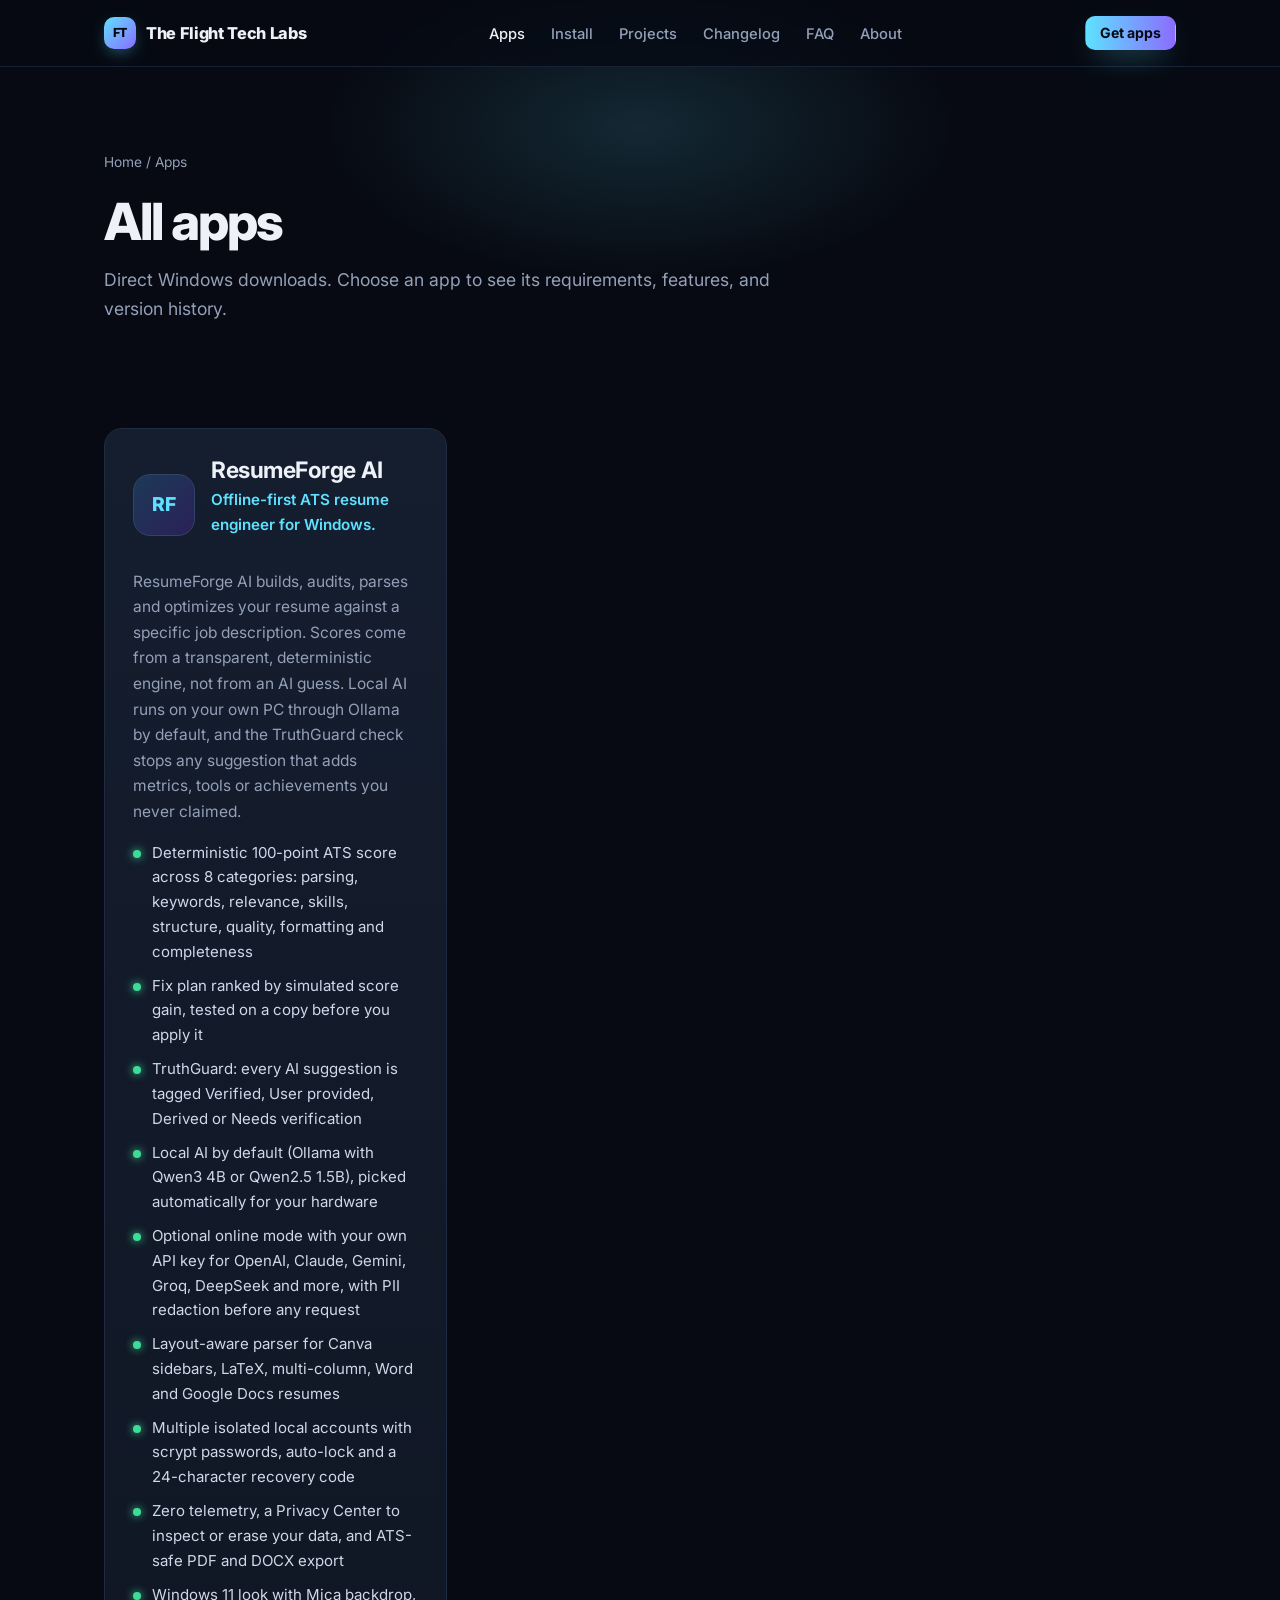
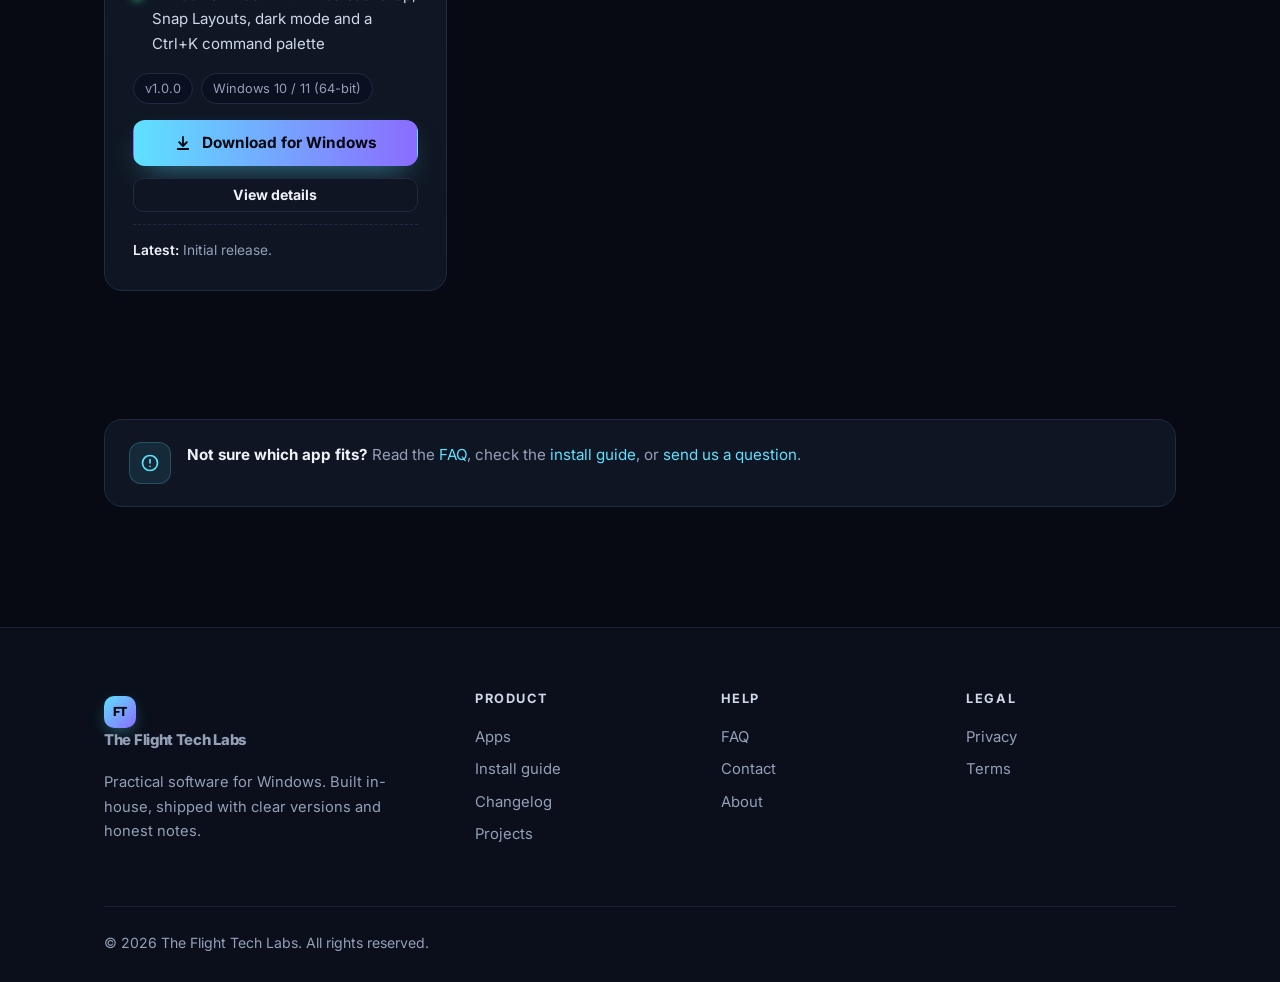
==== apps/index.html @ bd294da3 "First commit" ====
<!doctype html>
<html lang="en">
<head>
  <meta charset="utf-8">
  <meta name="viewport" content="width=device-width, initial-scale=1">
  <title>Apps | The Flight Tech Labs</title>
  <meta name="description" content="Every app from The Flight Tech Labs, with direct Windows downloads, requirements and release notes.">
  <link rel="icon" href="/assets/img/favicon.svg" type="image/svg+xml">
  <link rel="preconnect" href="https://fonts.googleapis.com">
  <link rel="preconnect" href="https://fonts.gstatic.com" crossorigin>
  <link href="https://fonts.googleapis.com/css2?family=Inter:wght@400;500;600;700;800&display=swap" rel="stylesheet">
  <link rel="stylesheet" href="/assets/css/styles.css">
  <script src="/assets/js/main.js" defer></script>
</head>
<body>

  <nav class="site-nav" aria-label="Main">
    <div class="wrap nav-inner">
      <a class="brand" href="/"><span class="logo">FT</span>The Flight Tech Labs</a>
      <button class="menu-toggle" aria-expanded="false" aria-controls="nav-links">Menu</button>
      <ul class="nav-links" id="nav-links">
        <li><a href="/apps" aria-current="page">Apps</a></li>
        <li><a href="/install">Install</a></li>
        <li><a href="/projects">Projects</a></li>
        <li><a href="/changelog">Changelog</a></li>
        <li><a href="/faq">FAQ</a></li>
        <li><a href="/about">About</a></li>
      </ul>
      <div class="nav-cta"><a class="btn btn-primary btn-sm" href="/apps">Get apps</a></div>
    </div>
  </nav>

  <main>
    <section class="page-hero">
      <div class="wrap">
        <div class="crumbs"><a href="/">Home</a> / Apps</div>
        <h1>All apps</h1>
        <p>Direct Windows downloads. Choose an app to see its requirements, features, and version history.</p>
      </div>
    </section>

    <section class="section tight">
      <div class="wrap">
        <div class="grid" data-app-grid>
          <p class="state">Loading apps...</p>
        </div>
      </div>
    </section>

    <section class="section">
      <div class="wrap">
        <div class="callout">
          <div class="ico" aria-hidden="true"><svg viewBox="0 0 24 24" fill="none" stroke="currentColor" stroke-width="2" stroke-linecap="round" stroke-linejoin="round"><circle cx="12" cy="12" r="9"/><path d="M12 8v4"/><path d="M12 16h.01"/></svg></div>
          <div><strong>Not sure which app fits?</strong> Read the <a href="/faq">FAQ</a>, check the <a href="/install">install guide</a>, or <a href="/contact">send us a question</a>.</div>
        </div>
      </div>
    </section>
  </main>

  <footer class="site-footer">
    <div class="wrap">
      <div class="foot-grid">
        <div>
          <a class="brand" href="/"><span class="logo">FT</span>The Flight Tech Labs</a>
          <p>Practical software for Windows. Built in-house, shipped with clear versions and honest notes.</p>
        </div>
        <div><h5>Product</h5><a href="/apps">Apps</a><a href="/install">Install guide</a><a href="/changelog">Changelog</a><a href="/projects">Projects</a></div>
        <div><h5>Help</h5><a href="/faq">FAQ</a><a href="/contact">Contact</a><a href="/about">About</a></div>
        <div><h5>Legal</h5><a href="/privacy">Privacy</a><a href="/terms">Terms</a></div>
      </div>
      <div class="copy"><span>&copy; <span data-year></span> The Flight Tech Labs. All rights reserved.</span></div>
    </div>
  </footer>
</body>
</html>
---- assets/css/styles.css ----
/* The Flight Tech Labs — site styles */

:root {
  --bg: #070a12;
  --bg-soft: #0a0f1b;
  --surface: #0f1522;
  --surface-2: #151e2f;
  --line: #1f2b40;
  --line-soft: #172237;
  --text: #eef2f8;
  --text-2: #cfd8e8;
  --muted: #93a0b8;
  --accent: #5ee1ff;
  --accent-2: #8b6cff;
  --ok: #3ddc97;
  --warn: #ffc857;
  --radius: 18px;
  --radius-sm: 12px;
  --shadow: 0 20px 60px -30px rgba(0, 0, 0, .7);
  --max: 1120px;
}

*, *::before, *::after { box-sizing: border-box; }
html { scroll-behavior: smooth; -webkit-text-size-adjust: 100%; }
body {
  margin: 0;
  font-family: "Inter", system-ui, -apple-system, "Segoe UI", Roboto, "Helvetica Neue", Arial, sans-serif;
  background: var(--bg);
  color: var(--text);
  line-height: 1.65;
  -webkit-font-smoothing: antialiased;
  text-rendering: optimizeLegibility;
}
img, svg { max-width: 100%; display: block; }
a { color: var(--accent); text-decoration: none; }
a:hover { text-decoration: underline; text-underline-offset: 3px; }
h1, h2, h3, h4, h5 { line-height: 1.15; letter-spacing: -0.02em; margin: 0; }
p { margin: 0 0 1em; }
ul { margin: 0; }
:focus-visible { outline: 2px solid var(--accent); outline-offset: 3px; border-radius: 6px; }
[hidden] { display: none !important; }
.sr-only { position: absolute; width: 1px; height: 1px; padding: 0; margin: -1px; overflow: hidden; clip: rect(0 0 0 0); border: 0; }

.wrap { max-width: var(--max); margin: 0 auto; padding: 0 24px; }
.muted { color: var(--muted); }
.center { text-align: center; }
.grad {
  background: linear-gradient(90deg, var(--accent), var(--accent-2));
  -webkit-background-clip: text; background-clip: text; color: transparent;
}
.eyebrow {
  display: inline-block;
  color: var(--accent); font-size: .78rem; font-weight: 700;
  letter-spacing: .14em; text-transform: uppercase; margin-bottom: 10px;
}
.h2 { font-size: clamp(1.7rem, 3.4vw, 2.4rem); }
.section { padding: 80px 0; }
.section.tight { padding: 48px 0; }
.section-head { margin-bottom: 40px; max-width: 720px; }
.section-head.center { margin-left: auto; margin-right: auto; }
.section-head p { color: var(--muted); margin-top: 12px; font-size: 1.05rem; }
.divider { height: 1px; background: linear-gradient(90deg, transparent, var(--line), transparent); border: 0; margin: 0; }

/* ---------- Navigation ---------- */
.site-nav {
  position: sticky; top: 0; z-index: 50;
  background: rgba(7, 10, 18, .75);
  backdrop-filter: saturate(160%) blur(14px);
  -webkit-backdrop-filter: saturate(160%) blur(14px);
  border-bottom: 1px solid var(--line-soft);
}
.nav-inner { display: flex; align-items: center; justify-content: space-between; height: 66px; gap: 16px; }
.brand {
  display: inline-flex; align-items: center; gap: 10px;
  color: var(--text); font-weight: 800; font-size: 1.02rem; letter-spacing: -0.02em;
}
.brand:hover { text-decoration: none; }
.logo {
  width: 32px; height: 32px; border-radius: 10px; flex: 0 0 32px;
  background: linear-gradient(135deg, var(--accent), var(--accent-2));
  display: grid; place-items: center; color: #05080f; font-weight: 800; font-size: .78rem;
  box-shadow: 0 6px 18px -6px rgba(94, 225, 255, .6);
}
.nav-links { display: flex; list-style: none; gap: 26px; margin: 0; padding: 0; }
.nav-links a { color: var(--muted); font-size: .92rem; font-weight: 500; }
.nav-links a:hover, .nav-links a[aria-current="page"] { color: var(--text); text-decoration: none; }
.nav-cta { display: flex; align-items: center; gap: 12px; }
.menu-toggle {
  display: none; background: var(--surface); border: 1px solid var(--line);
  color: var(--text); border-radius: 10px; padding: 8px 12px; cursor: pointer; font: inherit;
}

/* ---------- Buttons ---------- */
.btn {
  display: inline-flex; align-items: center; justify-content: center; gap: 10px;
  padding: 13px 22px; border-radius: 12px; border: 1px solid transparent; cursor: pointer;
  font: 700 .96rem/1 "Inter", system-ui, sans-serif; color: var(--text); text-decoration: none;
  transition: transform .15s ease, filter .15s ease, background .15s ease, border-color .15s ease;
  white-space: nowrap;
}
.btn:hover { text-decoration: none; transform: translateY(-1px); }
.btn svg { width: 18px; height: 18px; flex: 0 0 18px; }
.btn-primary {
  background: linear-gradient(90deg, var(--accent), var(--accent-2));
  color: #05080f;
  box-shadow: 0 12px 30px -12px rgba(94, 225, 255, .6);
}
.btn-primary:hover { filter: brightness(1.07); color: #05080f; }
.btn-ghost { background: var(--surface); border-color: var(--line); color: var(--text); }
.btn-ghost:hover { background: var(--surface-2); color: var(--text); }
.btn-sm { padding: 9px 14px; font-size: .88rem; border-radius: 10px; }
.btn-block { width: 100%; }

/* ---------- Hero ---------- */
.hero { position: relative; padding: 110px 0 90px; text-align: center; overflow: hidden; isolation: isolate; }
.hero::before {
  content: ""; position: absolute; z-index: -1; left: 50%; top: -220px; transform: translateX(-50%);
  width: min(1100px, 150vw); height: 760px;
  background:
    radial-gradient(closest-side, rgba(94, 225, 255, .20), transparent 70%),
    radial-gradient(closest-side at 72% 40%, rgba(139, 108, 255, .22), transparent 70%);
  pointer-events: none;
}
.hero::after {
  content: ""; position: absolute; inset: 0; z-index: -1; pointer-events: none;
  background-image: linear-gradient(var(--line-soft) 1px, transparent 1px), linear-gradient(90deg, var(--line-soft) 1px, transparent 1px);
  background-size: 56px 56px; opacity: .35;
  mask-image: radial-gradient(ellipse at center, #000 30%, transparent 75%);
  -webkit-mask-image: radial-gradient(ellipse at center, #000 30%, transparent 75%);
}
.pill {
  display: inline-flex; align-items: center; gap: 9px; padding: 7px 16px; border-radius: 999px;
  border: 1px solid var(--line); background: rgba(15, 21, 34, .8); color: var(--muted); font-size: .86rem;
}
.pill .dot { width: 8px; height: 8px; border-radius: 50%; background: var(--ok); box-shadow: 0 0 10px var(--ok); }
.hero h1 { margin: 26px 0 18px; font-size: clamp(2.5rem, 6.2vw, 4.4rem); font-weight: 800; letter-spacing: -0.04em; }
.lead { color: var(--muted); font-size: clamp(1.02rem, 1.6vw, 1.22rem); max-width: 660px; margin: 0 auto; }
.cta-row { margin-top: 36px; display: flex; gap: 12px; justify-content: center; flex-wrap: wrap; }
.hero-meta { margin-top: 28px; color: var(--muted); font-size: .9rem; display: flex; gap: 22px; justify-content: center; flex-wrap: wrap; }
.hero-meta span::before { content: "\2713"; color: var(--ok); margin-right: 8px; font-weight: 700; }

/* ---------- Stats ---------- */
.stats { display: grid; grid-template-columns: repeat(auto-fit, minmax(200px, 1fr)); gap: 16px; }
.stat {
  background: linear-gradient(180deg, var(--surface-2), var(--surface)); border: 1px solid var(--line);
  border-radius: var(--radius); padding: 26px; text-align: left;
}
.stat strong { display: block; font-size: 2rem; letter-spacing: -0.03em; }
.stat span { color: var(--muted); font-size: .92rem; }

/* ---------- App cards ---------- */
.grid { display: grid; grid-template-columns: repeat(auto-fill, minmax(340px, 1fr)); gap: 22px; }
.app {
  position: relative;
  background: linear-gradient(180deg, var(--surface-2), var(--surface));
  border: 1px solid var(--line); border-radius: var(--radius); padding: 28px;
  display: flex; flex-direction: column; gap: 16px;
  transition: border-color .2s ease, transform .2s ease, box-shadow .2s ease;
}
.app:hover { border-color: #33466a; transform: translateY(-3px); box-shadow: var(--shadow); }
.app-top { display: flex; align-items: center; gap: 16px; }
.icon {
  width: 62px; height: 62px; flex: 0 0 62px; border-radius: 17px;
  background: linear-gradient(135deg, #1d3a57, #2a2058); border: 1px solid #2f4466;
  display: grid; place-items: center; font-weight: 800; font-size: 1.2rem; color: var(--accent); letter-spacing: -0.02em;
}
.app h3 { font-size: 1.42rem; }
.tagline { color: var(--accent); font-weight: 600; font-size: .95rem; margin-top: 4px; }
.desc { color: var(--muted); font-size: .97rem; margin: 0; }
.features { list-style: none; padding: 0; display: grid; gap: 9px; }
.features li { display: flex; gap: 11px; color: var(--text-2); font-size: .94rem; }
.features li::before {
  content: ""; flex: 0 0 8px; height: 8px; margin-top: 9px; border-radius: 50%;
  background: var(--ok); box-shadow: 0 0 8px var(--ok);
}
.chips { display: flex; flex-wrap: wrap; gap: 8px; }
.chip {
  font-size: .8rem; color: var(--muted); border: 1px solid var(--line);
  background: #0b1020; padding: 4px 11px; border-radius: 999px;
}
.app-foot { margin-top: auto; display: grid; gap: 12px; }
.app-note { font-size: .86rem; color: var(--muted); border-top: 1px dashed var(--line); padding-top: 14px; margin: 0; }
.app-note strong { color: var(--text); font-weight: 600; }
.badge {
  position: absolute; top: 22px; right: 22px; font-size: .72rem; font-weight: 700;
  letter-spacing: .06em; text-transform: uppercase; color: var(--ok);
  border: 1px solid rgba(61, 220, 151, .35); background: rgba(61, 220, 151, .08);
  padding: 4px 10px; border-radius: 999px;
}

/* ---------- Feature / info cards ---------- */
.cards { display: grid; grid-template-columns: repeat(auto-fit, minmax(250px, 1fr)); gap: 18px; }
.card {
  background: var(--surface); border: 1px solid var(--line); border-radius: var(--radius); padding: 26px;
}
.card h3 { font-size: 1.08rem; margin-bottom: 8px; }
.card p { color: var(--muted); font-size: .94rem; margin: 0; }
.ico {
  width: 42px; height: 42px; border-radius: 12px; display: grid; place-items: center; margin-bottom: 16px;
  background: rgba(94, 225, 255, .10); color: var(--accent); border: 1px solid rgba(94, 225, 255, .22);
}
.ico svg { width: 20px; height: 20px; }

/* ---------- Steps ---------- */
.steps { display: grid; grid-template-columns: repeat(auto-fit, minmax(230px, 1fr)); gap: 18px; counter-reset: step; }
.step {
  background: var(--surface); border: 1px solid var(--line); border-radius: var(--radius);
  padding: 26px; position: relative;
}
.step::before {
  counter-increment: step; content: counter(step);
  display: grid; place-items: center; width: 36px; height: 36px; border-radius: 11px;
  background: rgba(94, 225, 255, .12); color: var(--accent); font-weight: 800; margin-bottom: 16px;
}
.step h4 { font-size: 1.04rem; margin-bottom: 6px; }
.step p { color: var(--muted); font-size: .94rem; margin: 0; }

/* ---------- Callouts ---------- */
.callout {
  border: 1px solid var(--line); border-radius: var(--radius); background: var(--surface);
  padding: 22px 24px; color: var(--muted); font-size: .95rem; display: flex; gap: 16px; align-items: flex-start;
}
.callout strong { color: var(--text); }
.callout .ico { margin: 0; flex: 0 0 42px; }
.callout.warn { border-color: rgba(255, 200, 87, .28); background: linear-gradient(180deg, rgba(255, 200, 87, .06), var(--surface)); }
.callout.warn .ico { background: rgba(255, 200, 87, .1); color: var(--warn); border-color: rgba(255, 200, 87, .3); }

/* ---------- CTA band ---------- */
.cta-band {
  position: relative; overflow: hidden; border-radius: 24px; padding: 56px 32px; text-align: center;
  background:
    radial-gradient(closest-side at 15% 0%, rgba(94, 225, 255, .18), transparent 70%),
    radial-gradient(closest-side at 90% 100%, rgba(139, 108, 255, .2), transparent 70%),
    var(--surface);
  border: 1px solid var(--line);
}
.cta-band p { color: var(--muted); max-width: 560px; margin: 14px auto 0; }
.cta-band .cta-row { margin-top: 28px; }

/* ---------- Page hero (inner pages) ---------- */
.page-hero { padding: 84px 0 40px; position: relative; isolation: isolate; }
.page-hero::before {
  content: ""; position: absolute; z-index: -1; left: 50%; top: -160px; transform: translateX(-50%);
  width: min(900px, 140vw); height: 440px; pointer-events: none;
  background: radial-gradient(closest-side, rgba(94, 225, 255, .14), transparent 70%);
}
.page-hero h1 { font-size: clamp(2.1rem, 4.6vw, 3.2rem); font-weight: 800; letter-spacing: -0.035em; margin-bottom: 14px; }
.page-hero p { color: var(--muted); font-size: 1.1rem; max-width: 700px; }
.crumbs { font-size: .86rem; color: var(--muted); margin-bottom: 18px; }
.crumbs a { color: var(--muted); }

/* ---------- App detail ---------- */
.detail-grid { display: grid; grid-template-columns: minmax(0, 1.5fr) minmax(0, 1fr); gap: 32px; align-items: start; }
.detail-head { display: flex; gap: 22px; align-items: center; margin-bottom: 26px; }
.detail-head .icon { width: 88px; height: 88px; flex-basis: 88px; border-radius: 22px; font-size: 1.8rem; }
.detail-head h1 { font-size: clamp(2rem, 4.4vw, 3rem); font-weight: 800; letter-spacing: -0.035em; }
.panel {
  background: linear-gradient(180deg, var(--surface-2), var(--surface)); border: 1px solid var(--line);
  border-radius: var(--radius); padding: 28px;
}
.panel h2 { font-size: 1.2rem; margin-bottom: 14px; }
.panel + .panel { margin-top: 20px; }
.dl-panel { position: sticky; top: 92px; }
.dl-panel .btn { width: 100%; padding: 16px 22px; font-size: 1.02rem; }
.dl-panel .hint { font-size: .85rem; color: var(--muted); margin: 14px 0 0; text-align: center; }
.spec { display: grid; grid-template-columns: auto 1fr; gap: 12px 18px; margin: 0; font-size: .94rem; }
.spec dt { color: var(--muted); }
.spec dd { margin: 0; color: var(--text); font-weight: 500; }
.prose h2 { font-size: 1.4rem; margin: 40px 0 12px; }
.prose h3 { font-size: 1.12rem; margin: 26px 0 8px; }
.prose p, .prose li { color: var(--text-2); }
.prose ul, .prose ol { padding-left: 22px; margin: 0 0 1em; }
.prose li { margin-bottom: 6px; }
.prose code { font-family: ui-monospace, SFMono-Regular, Consolas, monospace; font-size: .88em; background: #0b1020; border: 1px solid var(--line); padding: 2px 7px; border-radius: 7px; color: var(--text); }
.screens { display: grid; grid-template-columns: repeat(auto-fill, minmax(260px, 1fr)); gap: 16px; }
.screen {
  aspect-ratio: 16 / 10; border-radius: var(--radius-sm); border: 1px dashed #2d3c5a;
  background: repeating-linear-gradient(45deg, var(--bg-soft) 0 12px, #0c1322 12px 24px);
  display: grid; place-items: center; color: var(--muted); font-size: .85rem;
}
.screen img { width: 100%; height: 100%; object-fit: cover; border-radius: var(--radius-sm); }

/* ---------- Changelog ---------- */
.timeline { position: relative; display: grid; gap: 22px; padding-left: 28px; }
.timeline::before { content: ""; position: absolute; left: 6px; top: 6px; bottom: 6px; width: 2px; background: var(--line); border-radius: 2px; }
.release { position: relative; background: var(--surface); border: 1px solid var(--line); border-radius: var(--radius); padding: 24px 26px; }
.release::before {
  content: ""; position: absolute; left: -28px; top: 30px; width: 14px; height: 14px; border-radius: 50%;
  background: var(--accent); box-shadow: 0 0 0 4px var(--bg), 0 0 12px var(--accent);
}
.release-head { display: flex; flex-wrap: wrap; gap: 10px 14px; align-items: baseline; margin-bottom: 10px; }
.release-head h3 { font-size: 1.2rem; }
.release ul { padding-left: 20px; color: var(--text-2); }
.release li { margin-bottom: 6px; }
.release-app { font-size: .82rem; color: var(--accent); font-weight: 600; letter-spacing: .04em; text-transform: uppercase; }

/* ---------- FAQ ---------- */
.faq { display: grid; gap: 12px; max-width: 860px; margin: 0 auto; }
.faq details {
  background: var(--surface); border: 1px solid var(--line); border-radius: var(--radius-sm);
  padding: 0; transition: border-color .2s ease;
}
.faq details[open] { border-color: #33466a; }
.faq summary {
  list-style: none; cursor: pointer; padding: 18px 22px; font-weight: 600; color: var(--text);
  display: flex; justify-content: space-between; align-items: center; gap: 16px;
}
.faq summary::-webkit-details-marker { display: none; }
.faq summary::after {
  content: "+"; font-size: 1.4rem; line-height: 1; color: var(--accent); transition: transform .2s ease;
}
.faq details[open] summary::after { transform: rotate(45deg); }
.faq .answer { padding: 0 22px 20px; color: var(--muted); font-size: .96rem; }
.faq .answer p:last-child { margin-bottom: 0; }

/* ---------- Forms ---------- */
.form { display: grid; gap: 16px; }
.form .row { display: grid; grid-template-columns: 1fr 1fr; gap: 16px; }
.field { display: grid; gap: 7px; }
.field label { font-size: .88rem; color: var(--text-2); font-weight: 600; }
.field input, .field select, .field textarea {
  font: inherit; color: var(--text); background: var(--bg-soft); border: 1px solid var(--line);
  border-radius: var(--radius-sm); padding: 13px 14px; width: 100%;
}
.field textarea { min-height: 150px; resize: vertical; }
.field input:focus, .field select:focus, .field textarea:focus { outline: none; border-color: var(--accent); box-shadow: 0 0 0 3px rgba(94, 225, 255, .15); }
.hp { position: absolute; left: -9999px; }

/* ---------- Legal prose ---------- */
.legal { max-width: 800px; }
.legal h2 { font-size: 1.3rem; margin: 40px 0 12px; }
.legal p, .legal li { color: var(--text-2); }
.legal ul { padding-left: 22px; margin-bottom: 1em; }
.legal li { margin-bottom: 6px; }
.updated { color: var(--muted); font-size: .9rem; }

/* ---------- Footer ---------- */
.site-footer { border-top: 1px solid var(--line-soft); background: var(--bg-soft); margin-top: 40px; padding: 64px 0 28px; }
.foot-grid { display: grid; grid-template-columns: 1.6fr repeat(3, 1fr); gap: 36px; }
.foot-grid p { color: var(--muted); font-size: .92rem; margin-top: 14px; max-width: 320px; }
.foot-grid h5 { font-size: .8rem; text-transform: uppercase; letter-spacing: .12em; color: var(--text-2); margin-bottom: 14px; }
.foot-grid a { display: block; color: var(--muted); font-size: .93rem; padding: 4px 0; }
.foot-grid a:hover { color: var(--text); text-decoration: none; }
.copy { margin-top: 48px; padding-top: 24px; border-top: 1px solid var(--line-soft); color: var(--muted); font-size: .88rem; display: flex; justify-content: space-between; flex-wrap: wrap; gap: 12px; }

.state { grid-column: 1 / -1; text-align: center; color: var(--muted); padding: 56px 0; }
.toast {
  position: fixed; bottom: 24px; left: 50%; transform: translateX(-50%); z-index: 99;
  background: var(--surface-2); border: 1px solid var(--line); color: var(--text);
  padding: 12px 18px; border-radius: 12px; box-shadow: var(--shadow); font-size: .92rem;
}

/* ---------- Responsive ---------- */
@media (max-width: 960px) {
  .detail-grid { grid-template-columns: 1fr; }
  .dl-panel { position: static; }
  .foot-grid { grid-template-columns: 1fr 1fr; }
}
@media (max-width: 760px) {
  .nav-links {
    display: none; position: absolute; top: 66px; left: 0; right: 0; flex-direction: column; gap: 0;
    background: rgba(7, 10, 18, .97); border-bottom: 1px solid var(--line); padding: 8px 24px 18px;
  }
  .nav-links.open { display: flex; }
  .nav-links a { display: block; padding: 12px 0; font-size: 1rem; }
  .menu-toggle { display: inline-block; }
  .nav-cta .btn { display: none; }
  .hero { padding: 76px 0 64px; }
  .section { padding: 60px 0; }
  .page-hero { padding: 60px 0 24px; }
  .grid { grid-template-columns: 1fr; }
  .app { padding: 22px; }
  .form .row { grid-template-columns: 1fr; }
  .cta-band { padding: 40px 22px; }
  .foot-grid { grid-template-columns: 1fr; }
  .detail-head { flex-direction: column; align-items: flex-start; }
}
@media (prefers-reduced-motion: reduce) {
  html { scroll-behavior: auto; }
  *, *::before, *::after { transition: none !important; animation: none !important; }
}
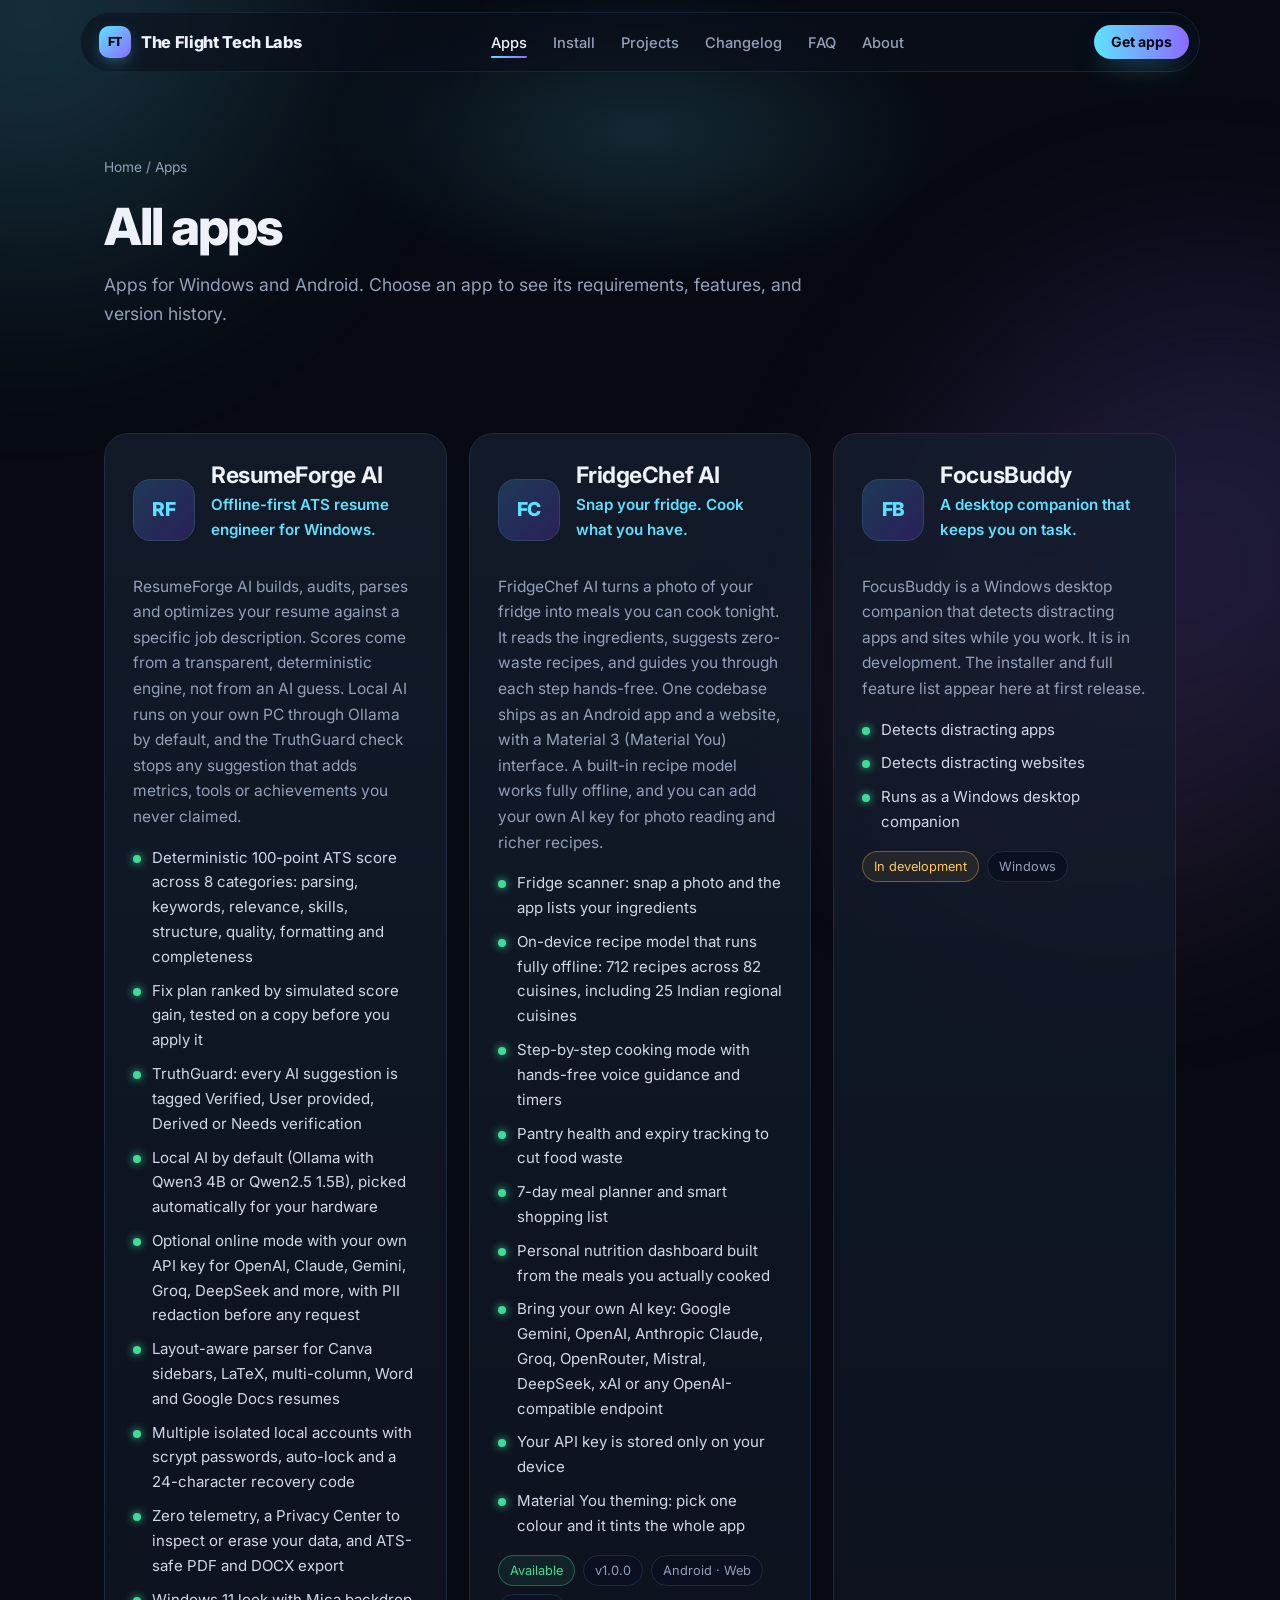
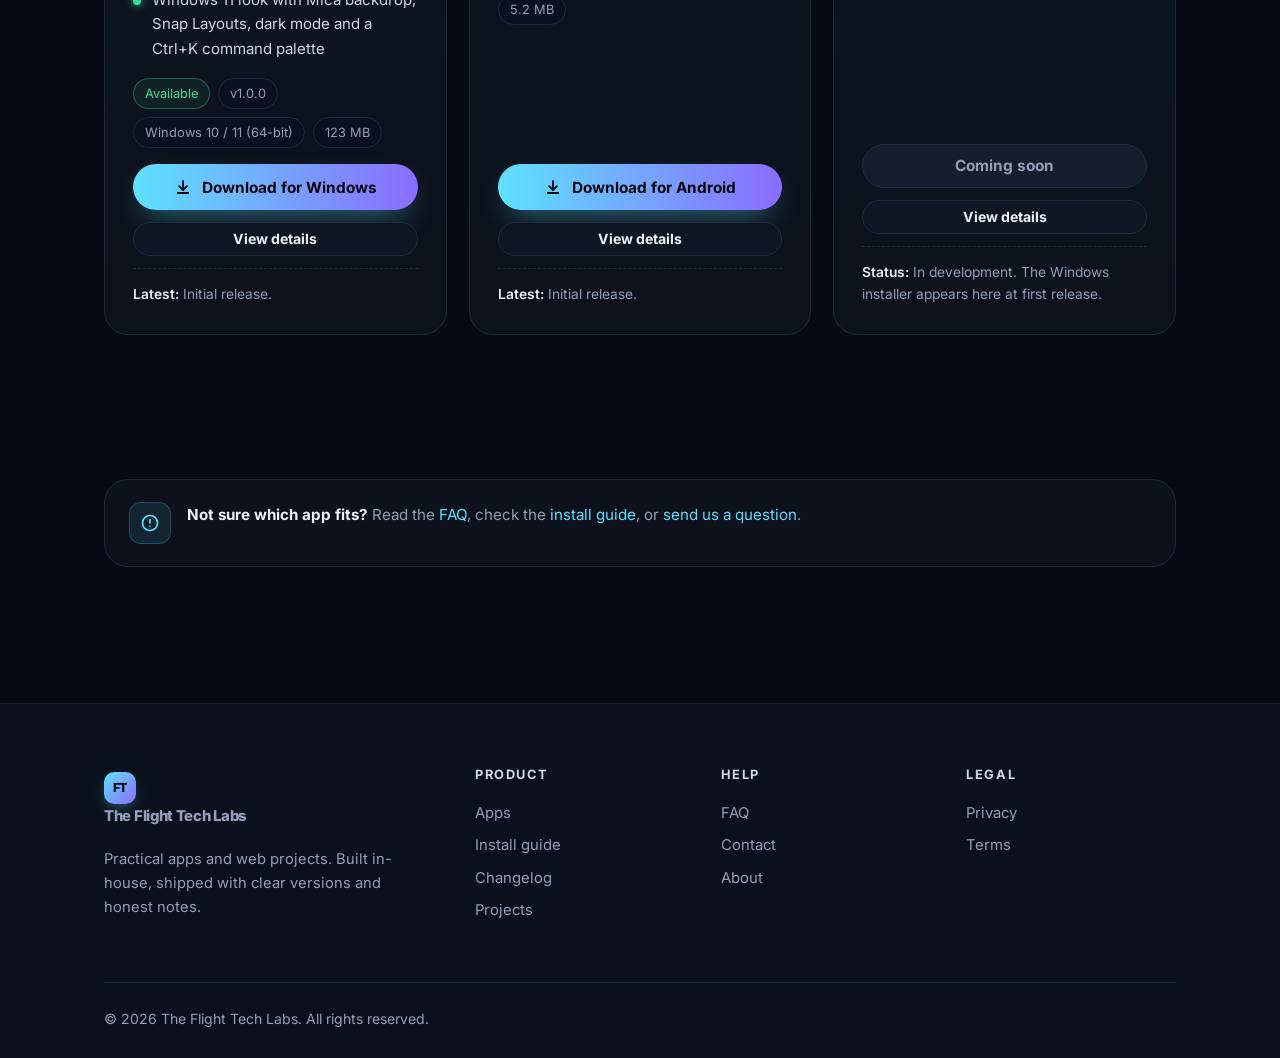
==== commit 8834c115: "feat: add FridgeChef AI and FocusBuddy apps to portfolio" ====
--- a/apps/index.html
+++ b/apps/index.html
@@ -4,7 +4,7 @@
   <meta charset="utf-8">
   <meta name="viewport" content="width=device-width, initial-scale=1">
   <title>Apps | The Flight Tech Labs</title>
-  <meta name="description" content="Every app from The Flight Tech Labs, with direct Windows downloads, requirements and release notes.">
+  <meta name="description" content="Every app from The Flight Tech Labs, for Windows and Android, with requirements, downloads and release notes.">
   <link rel="icon" href="/assets/img/favicon.svg" type="image/svg+xml">
   <link rel="preconnect" href="https://fonts.googleapis.com">
   <link rel="preconnect" href="https://fonts.gstatic.com" crossorigin>
@@ -35,7 +35,7 @@
       <div class="wrap">
         <div class="crumbs"><a href="/">Home</a> / Apps</div>
         <h1>All apps</h1>
-        <p>Direct Windows downloads. Choose an app to see its requirements, features, and version history.</p>
+        <p>Apps for Windows and Android. Choose an app to see its requirements, features, and version history.</p>
       </div>
     </section>
 
@@ -62,7 +62,7 @@
       <div class="foot-grid">
         <div>
           <a class="brand" href="/"><span class="logo">FT</span>The Flight Tech Labs</a>
-          <p>Practical software for Windows. Built in-house, shipped with clear versions and honest notes.</p>
+          <p>Practical apps and web projects. Built in-house, shipped with clear versions and honest notes.</p>
         </div>
         <div><h5>Product</h5><a href="/apps">Apps</a><a href="/install">Install guide</a><a href="/changelog">Changelog</a><a href="/projects">Projects</a></div>
         <div><h5>Help</h5><a href="/faq">FAQ</a><a href="/contact">Contact</a><a href="/about">About</a></div>
--- a/assets/css/styles.css
+++ b/assets/css/styles.css
@@ -14,18 +14,19 @@
   --accent-2: #8b6cff;
   --ok: #3ddc97;
   --warn: #ffc857;
-  --radius: 18px;
-  --radius-sm: 12px;
+  --accent-3: #ff7ad9;
+  --radius: 24px;
+  --radius-sm: 14px;
+  --ease: cubic-bezier(.22, 1, .36, 1);
   --shadow: 0 20px 60px -30px rgba(0, 0, 0, .7);
   --max: 1120px;
 }
 
 *, *::before, *::after { box-sizing: border-box; }
-html { scroll-behavior: smooth; -webkit-text-size-adjust: 100%; }
+html { scroll-behavior: smooth; scroll-padding-top: 96px; -webkit-text-size-adjust: 100%; background: var(--bg); }
 body {
   margin: 0;
   font-family: "Inter", system-ui, -apple-system, "Segoe UI", Roboto, "Helvetica Neue", Arial, sans-serif;
-  background: var(--bg);
   color: var(--text);
   line-height: 1.65;
   -webkit-font-smoothing: antialiased;
@@ -45,8 +46,10 @@
 .muted { color: var(--muted); }
 .center { text-align: center; }
 .grad {
-  background: linear-gradient(90deg, var(--accent), var(--accent-2));
+  background: linear-gradient(90deg, var(--accent), var(--accent-2), var(--accent-3), var(--accent));
+  background-size: 200% 100%;
   -webkit-background-clip: text; background-clip: text; color: transparent;
+  animation: pan 7s linear infinite;
 }
 .eyebrow {
   display: inline-block;
@@ -54,7 +57,7 @@
   letter-spacing: .14em; text-transform: uppercase; margin-bottom: 10px;
 }
 .h2 { font-size: clamp(1.7rem, 3.4vw, 2.4rem); }
-.section { padding: 80px 0; }
+.section { padding: clamp(56px, 9vw, 96px) 0; }
 .section.tight { padding: 48px 0; }
 .section-head { margin-bottom: 40px; max-width: 720px; }
 .section-head.center { margin-left: auto; margin-right: auto; }
@@ -62,14 +65,16 @@
 .divider { height: 1px; background: linear-gradient(90deg, transparent, var(--line), transparent); border: 0; margin: 0; }
 
 /* ---------- Navigation ---------- */
-.site-nav {
-  position: sticky; top: 0; z-index: 50;
-  background: rgba(7, 10, 18, .75);
-  backdrop-filter: saturate(160%) blur(14px);
-  -webkit-backdrop-filter: saturate(160%) blur(14px);
-  border-bottom: 1px solid var(--line-soft);
-}
-.nav-inner { display: flex; align-items: center; justify-content: space-between; height: 66px; gap: 16px; }
+.site-nav { position: sticky; top: 12px; z-index: 50; margin-top: 12px; padding: 0 16px; view-transition-name: site-nav; }
+.nav-inner {
+  position: relative; display: flex; align-items: center; justify-content: space-between; height: 60px; gap: 16px;
+  padding: 0 10px 0 18px; border-radius: 999px;
+  background: rgba(10, 15, 27, .6); border: 1px solid var(--line-soft);
+  backdrop-filter: saturate(170%) blur(18px);
+  -webkit-backdrop-filter: saturate(170%) blur(18px);
+  transition: background .3s ease, border-color .3s ease, box-shadow .3s ease;
+}
+.site-nav.scrolled .nav-inner { background: rgba(10, 15, 27, .86); border-color: var(--line); box-shadow: 0 18px 40px -22px rgba(0, 0, 0, .9); }
 .brand {
   display: inline-flex; align-items: center; gap: 10px;
   color: var(--text); font-weight: 800; font-size: 1.02rem; letter-spacing: -0.02em;
@@ -80,10 +85,18 @@
   background: linear-gradient(135deg, var(--accent), var(--accent-2));
   display: grid; place-items: center; color: #05080f; font-weight: 800; font-size: .78rem;
   box-shadow: 0 6px 18px -6px rgba(94, 225, 255, .6);
-}
+  transition: transform .4s var(--ease);
+}
+.brand:hover .logo { transform: rotate(-8deg) scale(1.08); }
 .nav-links { display: flex; list-style: none; gap: 26px; margin: 0; padding: 0; }
-.nav-links a { color: var(--muted); font-size: .92rem; font-weight: 500; }
+.nav-links a { position: relative; color: var(--muted); font-size: .92rem; font-weight: 500; transition: color .2s ease; }
 .nav-links a:hover, .nav-links a[aria-current="page"] { color: var(--text); text-decoration: none; }
+.nav-links a::after {
+  content: ""; position: absolute; left: 0; right: 0; bottom: -6px; height: 2px; border-radius: 2px;
+  background: linear-gradient(90deg, var(--accent), var(--accent-2));
+  transform: scaleX(0); transform-origin: left; transition: transform .35s var(--ease);
+}
+.nav-links a:hover::after, .nav-links a[aria-current="page"]::after { transform: scaleX(1); }
 .nav-cta { display: flex; align-items: center; gap: 12px; }
 .menu-toggle {
   display: none; background: var(--surface); border: 1px solid var(--line);
@@ -93,22 +106,37 @@
 /* ---------- Buttons ---------- */
 .btn {
   display: inline-flex; align-items: center; justify-content: center; gap: 10px;
-  padding: 13px 22px; border-radius: 12px; border: 1px solid transparent; cursor: pointer;
+  position: relative; overflow: hidden;
+  padding: 13px 24px; border-radius: 999px; border: 1px solid transparent; cursor: pointer;
   font: 700 .96rem/1 "Inter", system-ui, sans-serif; color: var(--text); text-decoration: none;
-  transition: transform .15s ease, filter .15s ease, background .15s ease, border-color .15s ease;
+  transition: transform .3s var(--ease), filter .2s ease, background-color .2s ease, background-position .6s var(--ease), border-color .2s ease, box-shadow .3s ease;
   white-space: nowrap;
 }
-.btn:hover { text-decoration: none; transform: translateY(-1px); }
+.btn:hover { text-decoration: none; transform: translateY(-2px); }
+.btn:active { transform: translateY(0) scale(.97); }
 .btn svg { width: 18px; height: 18px; flex: 0 0 18px; }
 .btn-primary {
-  background: linear-gradient(90deg, var(--accent), var(--accent-2));
+  background: linear-gradient(90deg, var(--accent), var(--accent-2), var(--accent));
+  background-size: 200% 100%;
   color: #05080f;
   box-shadow: 0 12px 30px -12px rgba(94, 225, 255, .6);
 }
-.btn-primary:hover { filter: brightness(1.07); color: #05080f; }
+.btn-primary:hover { background-position: 100% 0; color: #05080f; box-shadow: 0 16px 36px -12px rgba(139, 108, 255, .7); }
+/* light sweep across the button on hover */
+.btn-primary::before {
+  content: ""; position: absolute; inset: 0; pointer-events: none;
+  background: linear-gradient(110deg, transparent 30%, rgba(255, 255, 255, .45) 50%, transparent 70%);
+  transform: translateX(-120%);
+}
+.btn-primary:hover::before { transform: translateX(120%); transition: transform .8s var(--ease); }
+.btn.is-disabled {
+  background: var(--surface-2); border-color: var(--line); color: var(--muted);
+  box-shadow: none; cursor: not-allowed; pointer-events: none;
+}
+.btn.is-disabled::before { display: none; }
 .btn-ghost { background: var(--surface); border-color: var(--line); color: var(--text); }
 .btn-ghost:hover { background: var(--surface-2); color: var(--text); }
-.btn-sm { padding: 9px 14px; font-size: .88rem; border-radius: 10px; }
+.btn-sm { padding: 9px 16px; font-size: .88rem; }
 .btn-block { width: 100%; }
 
 /* ---------- Hero ---------- */
@@ -120,6 +148,7 @@
     radial-gradient(closest-side, rgba(94, 225, 255, .20), transparent 70%),
     radial-gradient(closest-side at 72% 40%, rgba(139, 108, 255, .22), transparent 70%);
   pointer-events: none;
+  animation: breathe 9s ease-in-out infinite alternate;
 }
 .hero::after {
   content: ""; position: absolute; inset: 0; z-index: -1; pointer-events: none;
@@ -132,7 +161,7 @@
   display: inline-flex; align-items: center; gap: 9px; padding: 7px 16px; border-radius: 999px;
   border: 1px solid var(--line); background: rgba(15, 21, 34, .8); color: var(--muted); font-size: .86rem;
 }
-.pill .dot { width: 8px; height: 8px; border-radius: 50%; background: var(--ok); box-shadow: 0 0 10px var(--ok); }
+.pill .dot { width: 8px; height: 8px; border-radius: 50%; background: var(--ok); animation: pulse 2.2s ease-out infinite; }
 .hero h1 { margin: 26px 0 18px; font-size: clamp(2.5rem, 6.2vw, 4.4rem); font-weight: 800; letter-spacing: -0.04em; }
 .lead { color: var(--muted); font-size: clamp(1.02rem, 1.6vw, 1.22rem); max-width: 660px; margin: 0 auto; }
 .cta-row { margin-top: 36px; display: flex; gap: 12px; justify-content: center; flex-wrap: wrap; }
@@ -155,15 +184,17 @@
   background: linear-gradient(180deg, var(--surface-2), var(--surface));
   border: 1px solid var(--line); border-radius: var(--radius); padding: 28px;
   display: flex; flex-direction: column; gap: 16px;
-  transition: border-color .2s ease, transform .2s ease, box-shadow .2s ease;
-}
-.app:hover { border-color: #33466a; transform: translateY(-3px); box-shadow: var(--shadow); }
+  transition: border-color .3s ease, transform .45s var(--ease), box-shadow .45s var(--ease);
+}
+.app:hover { border-color: #33466a; transform: translateY(-6px); box-shadow: var(--shadow); }
 .app-top { display: flex; align-items: center; gap: 16px; }
 .icon {
   width: 62px; height: 62px; flex: 0 0 62px; border-radius: 17px;
   background: linear-gradient(135deg, #1d3a57, #2a2058); border: 1px solid #2f4466;
   display: grid; place-items: center; font-weight: 800; font-size: 1.2rem; color: var(--accent); letter-spacing: -0.02em;
-}
+  transition: transform .5s var(--ease), box-shadow .5s var(--ease);
+}
+.app:hover .icon { transform: translateY(-3px) rotate(-6deg) scale(1.05); box-shadow: 0 14px 30px -14px rgba(94, 225, 255, .7); }
 .app h3 { font-size: 1.42rem; }
 .tagline { color: var(--accent); font-weight: 600; font-size: .95rem; margin-top: 4px; }
 .desc { color: var(--muted); font-size: .97rem; margin: 0; }
@@ -178,6 +209,8 @@
   font-size: .8rem; color: var(--muted); border: 1px solid var(--line);
   background: #0b1020; padding: 4px 11px; border-radius: 999px;
 }
+.chip-ok { color: var(--ok); border-color: rgba(61, 220, 151, .35); background: rgba(61, 220, 151, .08); }
+.chip-soon { color: var(--warn); border-color: rgba(255, 200, 87, .35); background: rgba(255, 200, 87, .08); }
 .app-foot { margin-top: auto; display: grid; gap: 12px; }
 .app-note { font-size: .86rem; color: var(--muted); border-top: 1px dashed var(--line); padding-top: 14px; margin: 0; }
 .app-note strong { color: var(--text); font-weight: 600; }
@@ -267,6 +300,7 @@
 .spec dt { color: var(--muted); }
 .spec dd { margin: 0; color: var(--text); font-weight: 500; }
 .prose h2 { font-size: 1.4rem; margin: 40px 0 12px; }
+.panel.prose h2:first-child { margin-top: 0; }
 .prose h3 { font-size: 1.12rem; margin: 26px 0 8px; }
 .prose p, .prose li { color: var(--text-2); }
 .prose ul, .prose ol { padding-left: 22px; margin: 0 0 1em; }
@@ -350,6 +384,93 @@
   padding: 12px 18px; border-radius: 12px; box-shadow: var(--shadow); font-size: .92rem;
 }
 
+/* ---------- Fluid background ---------- */
+/* Two blurred colour fields drift slowly behind every page. Only transform is animated. */
+body::before, body::after {
+  content: ""; position: fixed; z-index: -1; pointer-events: none; border-radius: 50%;
+  filter: blur(90px); opacity: .42; will-change: transform;
+}
+body::before {
+  width: 52vmax; height: 52vmax; left: -16vmax; top: -18vmax;
+  background: radial-gradient(circle at 35% 35%, rgba(94, 225, 255, .55), transparent 62%);
+  animation: drift-a 26s ease-in-out infinite alternate;
+}
+body::after {
+  width: 58vmax; height: 58vmax; right: -20vmax; top: 24vh;
+  background:
+    radial-gradient(circle at 60% 40%, rgba(139, 108, 255, .5), transparent 62%),
+    radial-gradient(circle at 30% 75%, rgba(255, 122, 217, .26), transparent 55%);
+  animation: drift-b 32s ease-in-out infinite alternate;
+}
+/* surfaces let a little of the background through */
+.app, .panel, .stat { background: linear-gradient(180deg, rgba(21, 30, 47, .8), rgba(15, 21, 34, .68)); }
+.card, .step, .release, .callout, .faq details { background: rgba(15, 21, 34, .68); }
+
+/* ---------- Motion ---------- */
+@keyframes drift-a { to { transform: translate3d(22vw, 16vh, 0) scale(1.18) rotate(24deg); } }
+@keyframes drift-b { to { transform: translate3d(-24vw, -14vh, 0) scale(.86) rotate(-30deg); } }
+@keyframes breathe { to { transform: translateX(-50%) scale(1.12); opacity: .75; } }
+@keyframes pan { to { background-position: 200% 0; } }
+@keyframes pulse { from { box-shadow: 0 0 0 0 rgba(61, 220, 151, .6); } to { box-shadow: 0 0 0 10px rgba(61, 220, 151, 0); } }
+@keyframes rise { from { opacity: 0; transform: translateY(24px); filter: blur(6px); } }
+@keyframes marquee { to { transform: translateX(-50%); } }
+@keyframes toast-in { from { opacity: 0; transform: translate(-50%, 16px); } }
+@keyframes progress { to { transform: scaleX(1); } }
+
+/* page headers rise in, one element after another */
+.hero .wrap > *, .page-hero .wrap > * { animation: rise .9s var(--ease) both; }
+.hero .wrap > :nth-child(2), .page-hero .wrap > :nth-child(2) { animation-delay: .08s; }
+.hero .wrap > :nth-child(3), .page-hero .wrap > :nth-child(3) { animation-delay: .16s; }
+.hero .wrap > :nth-child(4) { animation-delay: .24s; }
+.hero .wrap > :nth-child(5) { animation-delay: .32s; }
+
+/* scroll reveal: main.js adds .reveal, then .in when the element enters the viewport */
+.reveal { opacity: 0; transform: translateY(26px) scale(.985); transition: opacity .7s var(--ease), transform .7s var(--ease); }
+.reveal.in { opacity: 1; transform: none; }
+
+/* spotlight: a soft light follows the pointer across a card (--mx / --my set in main.js) */
+.card, .stat, .panel { position: relative; }
+.card, .step, .stat { transition: border-color .3s ease, transform .45s var(--ease), box-shadow .45s var(--ease); }
+.card:hover, .step:hover, .stat:hover { border-color: #33466a; transform: translateY(-4px); box-shadow: var(--shadow); }
+.app::after, .card::after, .step::after, .stat::after, .panel::after {
+  content: ""; position: absolute; inset: -1px; border-radius: inherit; pointer-events: none; opacity: 0;
+  background: radial-gradient(380px circle at var(--mx, 50%) var(--my, 0%), rgba(94, 225, 255, .13), rgba(139, 108, 255, .06) 40%, transparent 65%);
+  transition: opacity .4s ease;
+}
+.app:hover::after, .card:hover::after, .step:hover::after, .stat:hover::after, .panel:hover::after { opacity: 1; }
+
+.faq details[open] .answer { animation: rise .45s var(--ease) both; }
+.toast { animation: toast-in .45s var(--ease) both; }
+
+/* marquee of project names (home page) */
+.marquee {
+  overflow: hidden; margin-bottom: 32px;
+  mask-image: linear-gradient(90deg, transparent, #000 12%, #000 88%, transparent);
+  -webkit-mask-image: linear-gradient(90deg, transparent, #000 12%, #000 88%, transparent);
+}
+.marquee-track { display: flex; width: max-content; animation: marquee 40s linear infinite; }
+.marquee:hover .marquee-track, .marquee:focus-within .marquee-track { animation-play-state: paused; }
+.marquee-group { display: flex; gap: 12px; padding-right: 12px; }
+.marquee .chip { font-size: .9rem; padding: 8px 16px; color: var(--text-2); white-space: nowrap; transition: color .2s ease, border-color .2s ease; }
+.marquee .chip:hover { color: var(--text); border-color: var(--accent); text-decoration: none; }
+
+/* reading progress bar, in browsers with scroll-driven animations */
+@supports (animation-timeline: scroll()) {
+  html::before {
+    content: ""; position: fixed; top: 0; left: 0; right: 0; height: 3px; z-index: 60;
+    transform: scaleX(0); transform-origin: 0 50%;
+    background: linear-gradient(90deg, var(--accent), var(--accent-2), var(--accent-3));
+    animation: progress linear both; animation-timeline: scroll(root);
+  }
+}
+
+/* cross-fade between pages; the nav bar stays in place */
+@view-transition { navigation: auto; }
+::view-transition-old(root) { animation: vt-out .22s ease both; }
+::view-transition-new(root) { animation: vt-in .45s cubic-bezier(.22, 1, .36, 1) both; }
+@keyframes vt-out { to { opacity: 0; transform: translateY(-10px); } }
+@keyframes vt-in { from { opacity: 0; transform: translateY(14px); } }
+
 /* ---------- Responsive ---------- */
 @media (max-width: 960px) {
   .detail-grid { grid-template-columns: 1fr; }
@@ -358,10 +479,11 @@
 }
 @media (max-width: 760px) {
   .nav-links {
-    display: none; position: absolute; top: 66px; left: 0; right: 0; flex-direction: column; gap: 0;
-    background: rgba(7, 10, 18, .97); border-bottom: 1px solid var(--line); padding: 8px 24px 18px;
+    display: none; position: absolute; top: 70px; left: 0; right: 0; flex-direction: column; gap: 0;
+    background: rgba(10, 15, 27, .97); border: 1px solid var(--line); border-radius: 22px; padding: 8px 22px 14px;
   }
-  .nav-links.open { display: flex; }
+  .nav-links.open { display: flex; animation: rise .4s var(--ease) both; }
+  .nav-links a::after { display: none; }
   .nav-links a { display: block; padding: 12px 0; font-size: 1rem; }
   .menu-toggle { display: inline-block; }
   .nav-cta .btn { display: none; }
@@ -377,5 +499,7 @@
 }
 @media (prefers-reduced-motion: reduce) {
   html { scroll-behavior: auto; }
+  @view-transition { navigation: none; }
+  .marquee { overflow-x: auto; }
   *, *::before, *::after { transition: none !important; animation: none !important; }
 }
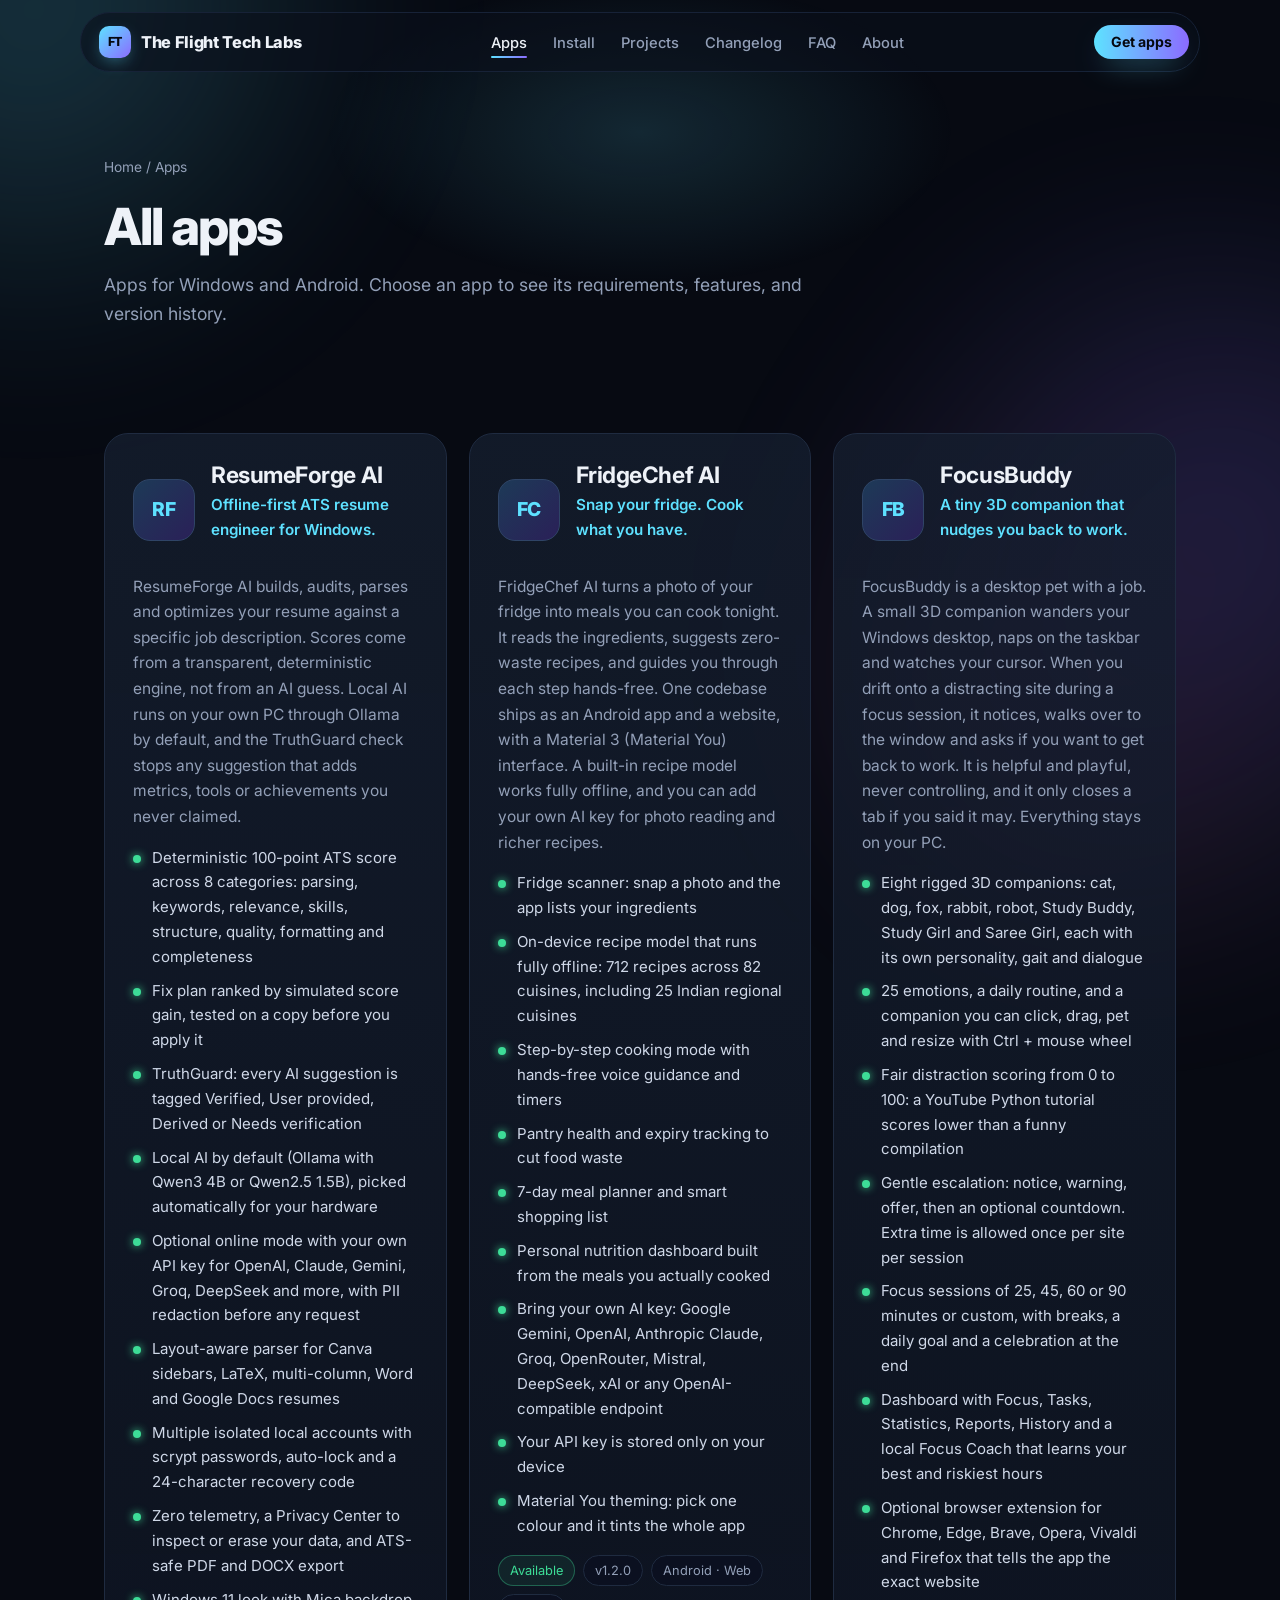
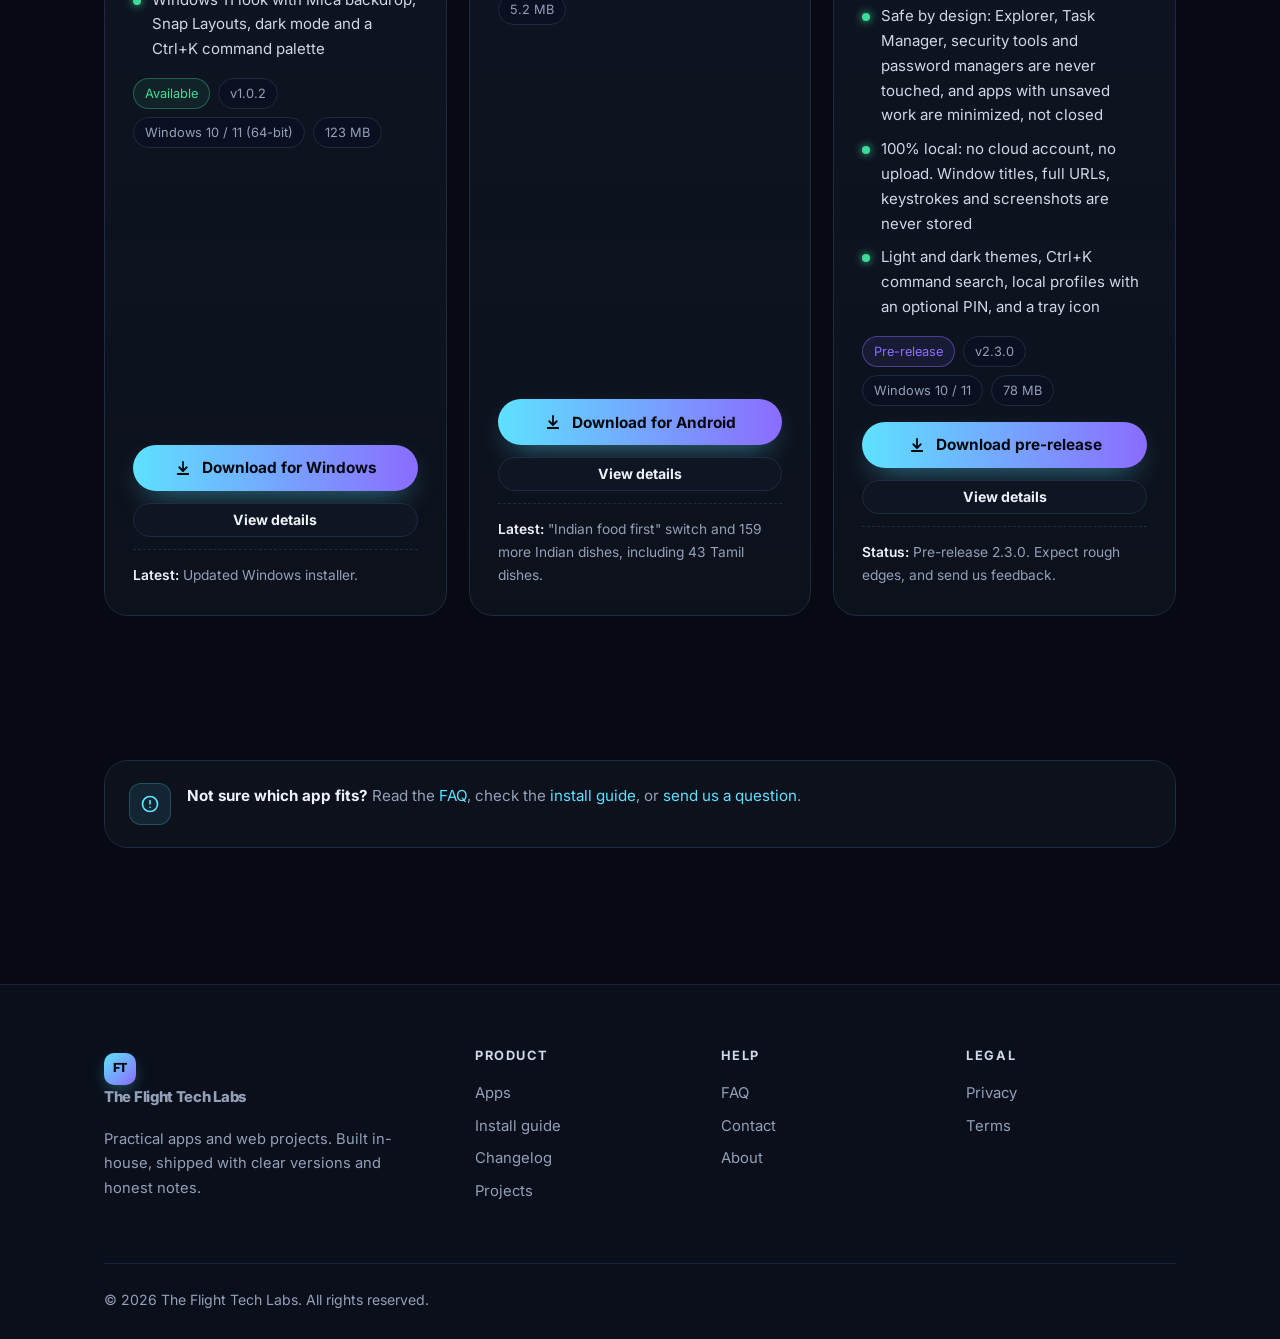
==== commit dff55624: "feat: add SEO and Search Console setup, update app downloads - Add Google Search Console verificatio" ====
--- a/apps/index.html
+++ b/apps/index.html
@@ -5,6 +5,18 @@
   <meta name="viewport" content="width=device-width, initial-scale=1">
   <title>Apps | The Flight Tech Labs</title>
   <meta name="description" content="Every app from The Flight Tech Labs, for Windows and Android, with requirements, downloads and release notes.">
+  <link rel="canonical" href="https://theflighttechlabs.vercel.app/apps">
+  <meta name="robots" content="index, follow">
+  <meta property="og:title" content="Apps | The Flight Tech Labs">
+  <meta property="og:description" content="Every app from The Flight Tech Labs, for Windows and Android, with requirements, downloads and release notes.">
+  <meta property="og:url" content="https://theflighttechlabs.vercel.app/apps">
+  <meta property="og:type" content="website">
+  <meta property="og:site_name" content="The Flight Tech Labs">
+  <meta property="og:image" content="https://theflighttechlabs.vercel.app/assets/img/og-image.png">
+  <meta property="og:image:width" content="1200">
+  <meta property="og:image:height" content="630">
+  <meta name="twitter:card" content="summary_large_image">
+  <meta name="twitter:image" content="https://theflighttechlabs.vercel.app/assets/img/og-image.png">
   <link rel="icon" href="/assets/img/favicon.svg" type="image/svg+xml">
   <link rel="preconnect" href="https://fonts.googleapis.com">
   <link rel="preconnect" href="https://fonts.gstatic.com" crossorigin>
@@ -43,6 +55,13 @@
       <div class="wrap">
         <div class="grid" data-app-grid>
           <p class="state">Loading apps...</p>
+          <noscript>
+            <ul class="state" style="text-align:left;list-style:none;padding:0">
+              <li><a href="/apps/resumeforge-ai"><strong>ResumeForge AI</strong></a>: Offline-first ATS resume engineer for Windows.</li>
+              <li><a href="/apps/fridgechef-ai"><strong>FridgeChef AI</strong></a>: Snap your fridge. Cook what you have.</li>
+              <li><a href="/apps/focusbuddy"><strong>FocusBuddy</strong></a>: A tiny 3D companion that nudges you back to work.</li>
+            </ul>
+          </noscript>
         </div>
       </div>
     </section>
--- a/assets/css/styles.css
+++ b/assets/css/styles.css
@@ -210,6 +210,7 @@
   background: #0b1020; padding: 4px 11px; border-radius: 999px;
 }
 .chip-ok { color: var(--ok); border-color: rgba(61, 220, 151, .35); background: rgba(61, 220, 151, .08); }
+.chip-pre { color: var(--accent-2); border-color: rgba(139, 108, 255, .45); background: rgba(139, 108, 255, .1); }
 .chip-soon { color: var(--warn); border-color: rgba(255, 200, 87, .35); background: rgba(255, 200, 87, .08); }
 .app-foot { margin-top: auto; display: grid; gap: 12px; }
 .app-note { font-size: .86rem; color: var(--muted); border-top: 1px dashed var(--line); padding-top: 14px; margin: 0; }
@@ -313,6 +314,9 @@
   display: grid; place-items: center; color: var(--muted); font-size: .85rem;
 }
 .screen img { width: 100%; height: 100%; object-fit: cover; border-radius: var(--radius-sm); }
+/* real screenshots keep their own shape (wide strips, phone shots) */
+.screen:has(img) { aspect-ratio: auto; border-style: solid; background: var(--bg-soft); grid-column: 1 / -1; }
+.screen:has(img) img { height: auto; object-fit: contain; }
 
 /* ---------- Changelog ---------- */
 .timeline { position: relative; display: grid; gap: 22px; padding-left: 28px; }
